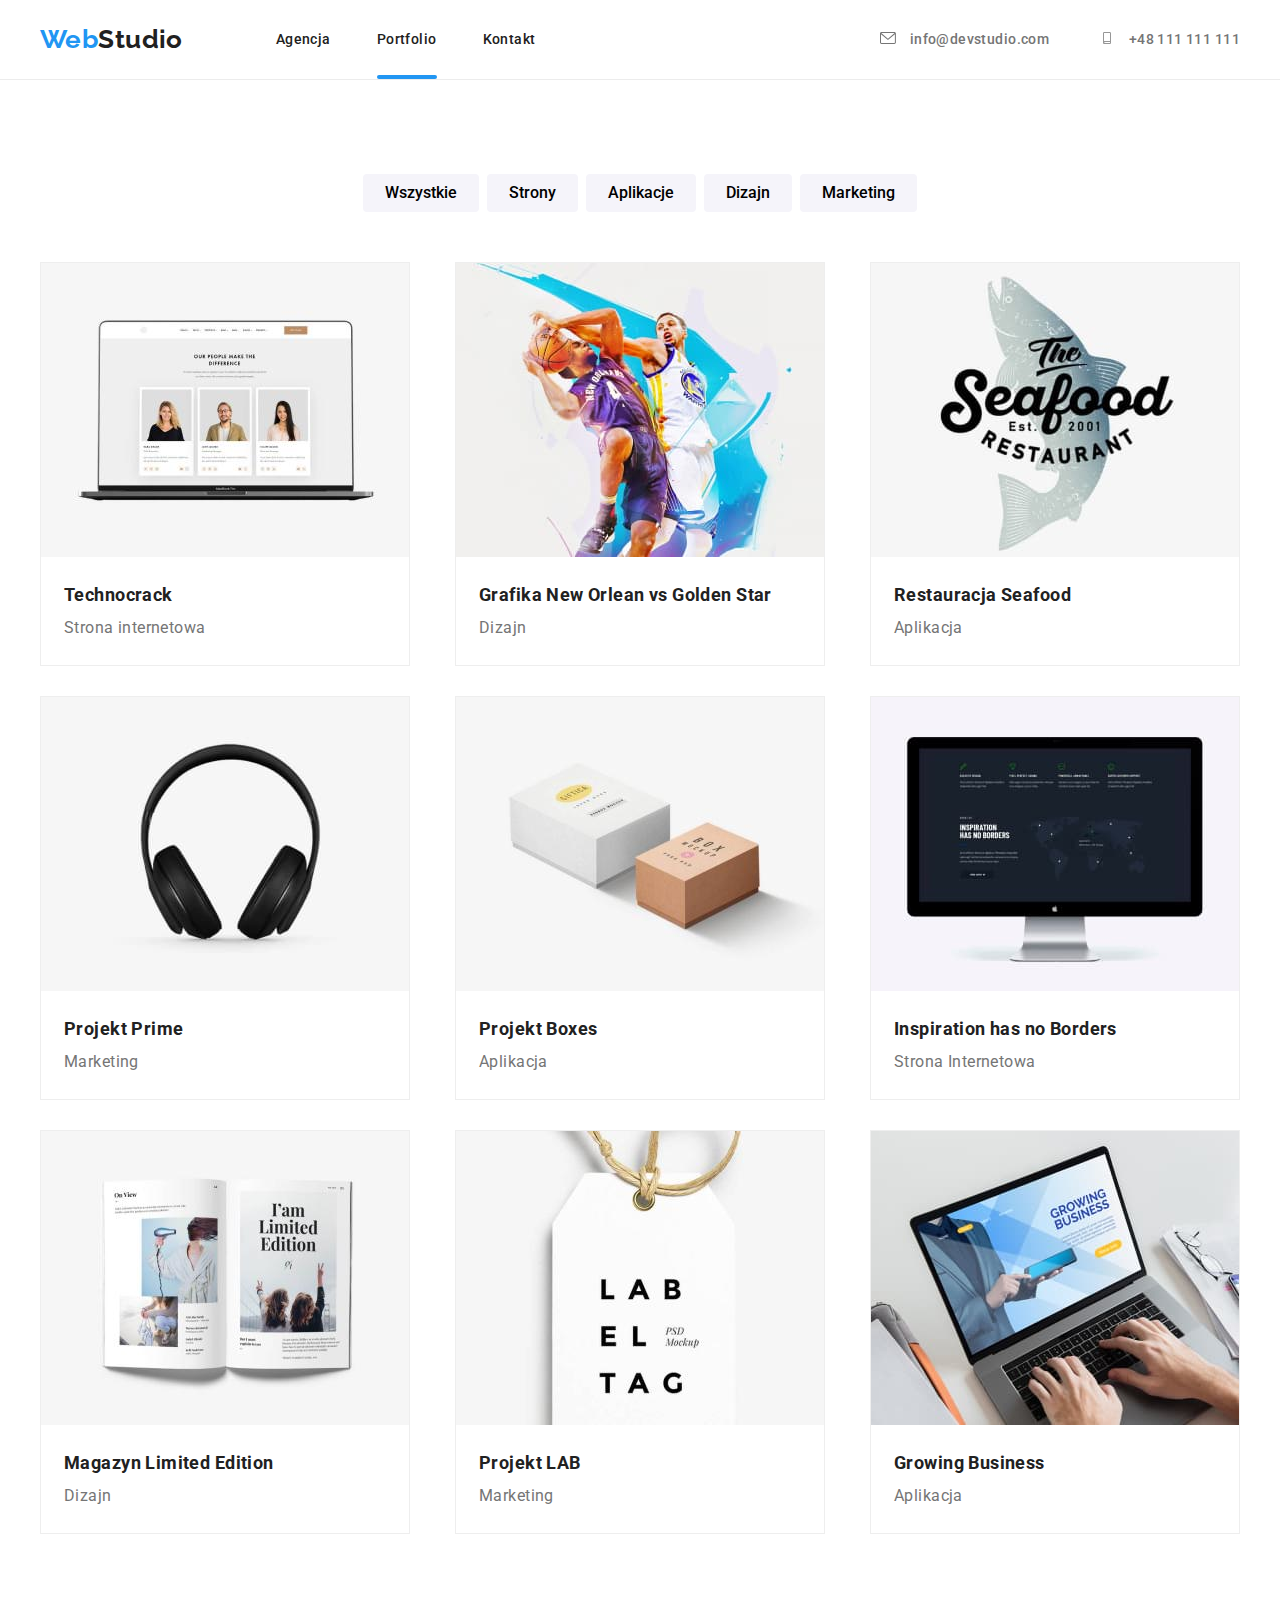
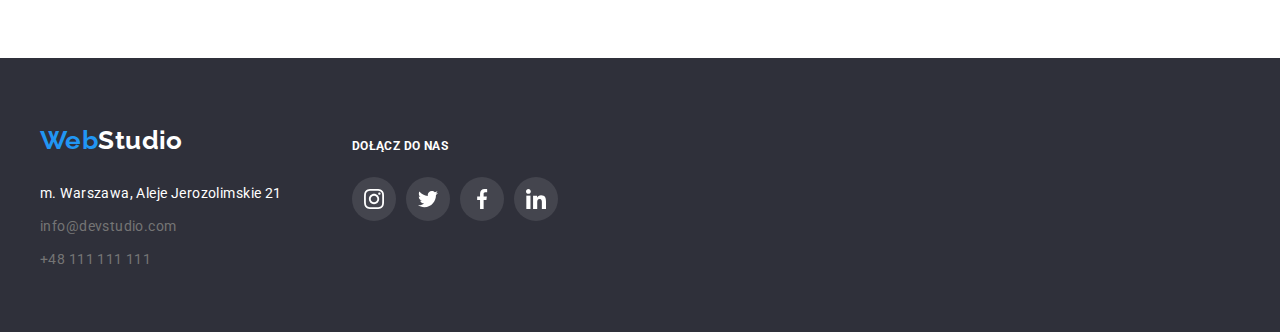
==== portfolio.html @ 7e70b4ce "kopia poprzedniego zadania domowego" ====
<!DOCTYPE html>
<html lang="pl">
  <head>
    <meta charset="UTF-8" />
    <meta name="description" content="Zakładka porfolio projektu" />
    <meta name="viewport" content="width=device-width, initial-scale=1.0" />
    <link rel="preconnect" href="https://fonts.googleapis.com" />
    <link rel="preconnect" href="https://fonts.gstatic.com" crossorigin />
    <link
      href="https://fonts.googleapis.com/css2?family=Raleway:wght@700&family=Roboto:wght@400;500;700;900&display=swap"
      rel="stylesheet"
    />
    <title>Portfolio</title>
    <link rel="stylesheet" href="./css/styles.css" />
    <link
      rel="stylesheet"
      href="https://cdnjs.cloudflare.com/ajax/libs/modern-normalize/1.0.0/modern-normalize.min.css"
    />
  </head>
  <body>
    <header class="header">
      <div class="container">
        <a href="index.html" class="logo">
          <span class="blue">Web</span>Studio</a
        >
        <div>
          <nav class="container-item1">
            <ul class="navigation">
              <li class="navigation-item">
                <a class="link" href="index.html">Agencja</a>
              </li>
              <li class="navigation-item">
                <a class="link active" href="portfolio.html">Portfolio</a>
              </li>
              <li class="navigation-item">
                <a class="link" href="">Kontakt</a>
              </li>
            </ul>
          </nav>
        </div>
        <div class="contact container-item1">
          <a href="mailto:info@devstudio.com" class="link mail">
            <svg width="16px" height="12px">
              <use href="./images/icons.svg#icon-envelope"></use>
            </svg>
            info@devstudio.com
          </a>
          <a href="tel:+48111111111" class="link tel">
            <svg width="16px" height="12px">
              <use href="./images/icons.svg#icon-smartphone"></use>
            </svg>
            +48 111 111 111
          </a>
        </div>
      </div>
    </header>
    <main class="portfolio-section">
      <section class="portfolio-buttons">
        <div class="container">
          <ul class="button-list">
            <li class="button3">
              <button type="button" class="button2">Wszystkie</button>
            </li>
            <li class="button3">
              <button type="button" class="button2">Strony</button>
            </li>
            <li class="button3">
              <button type="button" class="button2">Aplikacje</button>
            </li>
            <li class="button3">
              <button type="button" class="button2">Dizajn</button>
            </li>
            <li class="button3">
              <button type="button" class="button2">Marketing</button>
            </li>
          </ul>
        </div>
      </section>
      <section>
        <div class="container">
          <ul class="portfolio-list">
            <li class="text3">
              <figure class="text3-portfolio">
                <div class="portfolio-image">
                  <div class="portfolio-overlay">
                    <p>
                      Technocrack jest popularną platformą wykorzystywaną do
                      rozpowszechniania koronawirusa. Firmy wykorzystują tę
                      platformę do celów szpiegowskich i ataków na
                      niezabezpieczone serwery konkurencji
                    </p>
                  </div>
                  <img
                    src="images/Technocrack.jpg"
                    alt="Strona internetowa na ekranie"
                    width="370"
                    height="294"
                  />
                </div>
                <figcaption class="portfolio-title">
                  <h3>Technocrack</h3>
                  <div class="portfolio-description">Strona internetowa</div>
                </figcaption>
              </figure>
            </li>
            <li class="text3">
              <figure class="text3-portfolio">
                <div class="portfolio-image">
                  <div class="portfolio-overlay">
                    <p>
                      Technocrack jest popularną platformą wykorzystywaną do
                      rozpowszechniania koronawirusa. Firmy wykorzystują tę
                      platformę do celów szpiegowskich i ataków na
                      niezabezpieczone serwery konkurencji
                    </p>
                  </div>
                  <img
                    src="images/NOvsGS.jpg"
                    alt="Grafika New Orlean vs Golden Star"
                    width="370"
                    height="294"
                  />
                </div>
                <figcaption>
                  <h3>Grafika New Orlean vs Golden Star</h3>
                  <div class="portfolio-description">Dizajn</div>
                </figcaption>
              </figure>
            </li>
            <li class="text3">
              <figure class="text3-portfolio">
                <div class="portfolio-image">
                  <div class="portfolio-overlay">
                    <p>
                      Technocrack jest popularną platformą wykorzystywaną do
                      rozpowszechniania koronawirusa. Firmy wykorzystują tę
                      platformę do celów szpiegowskich i ataków na
                      niezabezpieczone serwery konkurencji
                    </p>
                  </div>
                  <img
                    src="images/Seafood.jpg"
                    alt="Logo restauracji Seafood"
                    width="370"
                    height="294"
                  />
                </div>
                <figcaption>
                  <h3>Restauracja Seafood</h3>
                  <div class="portfolio-description">Aplikacja</div>
                </figcaption>
              </figure>
            </li>
            <li class="text3">
              <figure class="text3-portfolio">
                <div class="portfolio-image">
                  <div class="portfolio-overlay">
                    <p>
                      Technocrack jest popularną platformą wykorzystywaną do
                      rozpowszechniania koronawirusa. Firmy wykorzystują tę
                      platformę do celów szpiegowskich i ataków na
                      niezabezpieczone serwery konkurencji
                    </p>
                  </div>
                  <img
                    src="images/Headphones.jpg"
                    alt="Słuchawki"
                    width="370"
                    height="294"
                  />
                </div>
                <figcaption>
                  <h3>Projekt Prime</h3>
                  <div class="portfolio-description">Marketing</div>
                </figcaption>
              </figure>
            </li>
            <li class="text3">
              <figure class="text3-portfolio">
                <div class="portfolio-image">
                  <div class="portfolio-overlay">
                    <p>
                      Technocrack jest popularną platformą wykorzystywaną do
                      rozpowszechniania koronawirusa. Firmy wykorzystują tę
                      platformę do celów szpiegowskich i ataków na
                      niezabezpieczone serwery konkurencji
                    </p>
                  </div>
                  <img
                    src="images/ProjectBoxes.jpg"
                    alt="Pudełka"
                    width="370"
                    height="294"
                  />
                </div>
                <figcaption>
                  <h3>Projekt Boxes</h3>
                  <div class="portfolio-description">Aplikacja</div>
                </figcaption>
              </figure>
            </li>
            <li class="text3">
              <figure class="text3-portfolio">
                <div class="portfolio-image">
                  <div class="portfolio-overlay">
                    <p>
                      Technocrack jest popularną platformą wykorzystywaną do
                      rozpowszechniania koronawirusa. Firmy wykorzystują tę
                      platformę do celów szpiegowskich i ataków na
                      niezabezpieczone serwery konkurencji
                    </p>
                  </div>
                  <img
                    src="images/Inspiration.jpg"
                    alt="Strona internetowa na ekranie"
                    width="370"
                    height="294"
                  />
                </div>
                <figcaption>
                  <h3>Inspiration has no Borders</h3>
                  <div class="portfolio-description">Strona Internetowa</div>
                </figcaption>
              </figure>
            </li>
            <li class="text3">
              <figure class="text3-portfolio">
                <div class="portfolio-image">
                  <div class="portfolio-overlay">
                    <p>
                      Technocrack jest popularną platformą wykorzystywaną do
                      rozpowszechniania koronawirusa. Firmy wykorzystują tę
                      platformę do celów szpiegowskich i ataków na
                      niezabezpieczone serwery konkurencji
                    </p>
                  </div>
                  <img
                    src="images/LimitedEdition.jpg"
                    alt="Magazyn Limited Edition"
                    width="370"
                    height="294"
                  />
                </div>
                <figcaption>
                  <h3>Magazyn Limited Edition</h3>
                  <div class="portfolio-description">Dizajn</div>
                </figcaption>
              </figure>
            </li>
            <li class="text3">
              <figure class="text3-portfolio">
                <div class="portfolio-image">
                  <div class="portfolio-overlay">
                    <p>
                      Technocrack jest popularną platformą wykorzystywaną do
                      rozpowszechniania koronawirusa. Firmy wykorzystują tę
                      platformę do celów szpiegowskich i ataków na
                      niezabezpieczone serwery konkurencji
                    </p>
                  </div>
                  <img
                    src="images/ProjectLAB.jpg"
                    alt="Etykieta LABEL TAG"
                    width="370"
                    height="294"
                  />
                </div>
                <figcaption>
                  <h3>Projekt LAB</h3>
                  <div class="portfolio-description">Marketing</div>
                </figcaption>
              </figure>
            </li>
            <li class="text3">
              <figure class="text3-portfolio">
                <div class="portfolio-image">
                  <div class="portfolio-overlay">
                    <p>
                      Technocrack jest popularną platformą wykorzystywaną do
                      rozpowszechniania koronawirusa. Firmy wykorzystują tę
                      platformę do celów szpiegowskich i ataków na
                      niezabezpieczone serwery konkurencji
                    </p>
                  </div>
                  <img
                    src="images/GrowingBusiness.jpg"
                    alt="Strona internetowa Growing Business"
                    width="370"
                    height="294"
                  />
                </div>
                <figcaption>
                  <h3>Growing Business</h3>
                  <div class="portfolio-description">Aplikacja</div>
                </figcaption>
              </figure>
            </li>
          </ul>
        </div>
      </section>
    </main>
    <footer class="footer">
      <div class="container footer-container">
        <div class="footer-left">
          <a href="/index.html" class="logo"> <span>Web</span>Studio</a>
          <address class="address footer-address">
            m. Warszawa, Aleje Jerozolimskie 21
          </address>
          <address class="contact">
            <a class="footer-address" href="mailto:info@devstudio.com"
              >info@devstudio.com</a
            >
            <a class="footer-address" href="tel:+48111111111"
              >+48 111 111 111</a
            >
          </address>
        </div>
        <div class="social-footer">
          <h5>DOŁĄCZ DO NAS</h5>
          <ul class="social-footer-links">
            <li>
              <a class="social-footer-links-icon" href="">
                <svg width="20px" height="20px" class="social-links-icon-image">
                  <use href="./images/icons.svg#icon-instagram"></use>
                </svg>
              </a>
            </li>
            <li>
              <a class="social-footer-links-icon" href="">
                <svg
                  width="20px"
                  height="20px"
                  class="social-links-icon-element"
                >
                  <use href="./images/icons.svg#icon-twitter"></use>
                </svg>
              </a>
            </li>
            <li>
              <a class="social-footer-links-icon" href="">
                <svg width="20px" height="20px">
                  <use href="./images/icons.svg#icon-facebook"></use>
                </svg>
              </a>
            </li>
            <li>
              <a class="social-footer-links-icon" href="">
                <svg width="20px" height="20px">
                  <use href="./images/icons.svg#icon-linkedin"></use>
                </svg>
              </a>
            </li>
          </ul>
        </div>
      </div>
    </footer>
  </body>
</html>
---- css/styles.css ----
body {
  font-family: "Roboto", "Raleway", sans-serif;
  color: #212121;
  font-weight: 400;
  font-size: 14px;
  line-height: 1.71;
  letter-spacing: 0.03em;
}
*,
*::after *::before {
  margin: 0;
  padding: 0;
}
ul,
ol {
  padding: 0;
  list-style: none;
}
img {
  display: block;
}
.container {
  width: 1200px;
  margin: 0px auto;
}
header,
section,
footer {
  font-family: "Roboto", " Raleway", sans-serif;
}
/* HEADER */
.header {
  height: 80px;
}
.header {
  border-bottom: 1px solid #ececec;
}
.contact .link {
  display: inline;
}

.container .container-item1 {
  display: flex;
  margin-left: auto;
}
.container-item1 .navigation-item:not(:last-child) {
  margin-right: 46px;
}
.mail {
  margin-right: 50px;
}
.tel {
  margin-right: auto;
}
.header .container {
  display: flex;
  align-items: center;
}
.navigation,
.contact {
  display: flex;
  justify-content: center;
}
.logo {
  font-family: "Raleway";
  font-weight: 700;
  text-decoration: none;
  font-size: 26px;
  color: #212121;
  margin-right: 93px;
  display: flex;
  align-items: center;
  text-decoration: none;
}
.link {
  color: #212121;
  text-decoration: none;
  fill: currentColor;
}
.logo > span {
  color: #2196f3;
}
header {
  font-weight: 500;
  font-size: 14px;
}
.link:hover,
.link:focus {
  color: #2196f3;
  transition: 250ms cubic-bezier(0.4, 0, 0.2, 1);
}
.contact > a {
  color: #757575;
  text-decoration: none;
  display: block;
}
.contact > a:hover,
.contact > a:focus {
  color: #2196f3;
  cursor: pointer;
  transition: 250ms cubic-bezier(0.4, 0, 0.2, 1);
}
.contact > a > svg {
  margin-right: 10px;
}
.header {
  display: flex;
  list-style: none;
}
.navigation {
  display: flex;
  list-style: none;
  align-items: center;
}
.contact {
  display: block;
}
.active {
  position: relative;
}
.active::after {
  content: "";
  display: block;
  border-top: 4px solid #2196f3;
  border-radius: 2px;
  position: absolute;
  width: 100%;
  bottom: -32.5px;
}

/* ADVERT */
.container > .title {
  font-family: Roboto;
  color: #ffffff;
  font-weight: 900;
  font-size: 44px;
  line-height: 1.36;
  letter-spacing: 0.06em;
  width: 696px;
  text-align: center;
  margin: 0 auto;
}
.hero {
  background-image: linear-gradient(
      rgba(47, 48, 58, 0.4),
      rgba(47, 48, 58, 0.4)
    ),
    url(../images/background1.jpg);
  background-repeat: no-repeat;
  background-position: 50% 50%;
  height: 600px;
  max-width: 1600px;
  margin: 0 auto;
}
.advert {
  display: block;
  justify-content: center;
}
.advert.container {
  padding-top: 200px;
}
.advert .container .advert-item {
  display: flex;
}
.advert .advert-item {
  display: inline-block;
  align-items: center;
  justify-content: center;
}
.container .title {
  padding-top: 200px;
  padding-bottom: 30px;
}
.container .button1 {
  border-radius: 4px;
  padding: 10px auto;
  align-items: center;
}
.button1 {
  font-family: Roboto;
  color: #ffffff;
  background-color: #2196f3;
  font-weight: 700;
  font-size: 16px;
  line-height: 1.875;
  text-align: center;
  width: 200px;
  height: 50px;
  margin: 0 auto;
}
.button1:hover,
.button1:focus {
  cursor: pointer;
  transition: 250ms cubic-bezier(0.4, 0, 0.2, 1);
}
/* MAIN SECTION */
.text1 {
  color: #757575;
}
.lorem-icon {
  display: flex;
  justify-content: center;
  align-items: center;
  height: 120px;
  margin-bottom: 30px;
  border-radius: 4px;
  background-color: #f5f4fa;
}
.text1 > .text1-title {
  font-weight: 700;
  color: #212121;
  margin-bottom: 10px;
}
.list1 {
  display: flex;
  justify-content: space-between;
  margin: 94px auto;
}
.container .list1 {
  padding: 0;
}
.container .text1:not(:last-child) {
  margin-right: 30px;
}
/* WHAT ARE WE DOING */
h2 {
  font-weight: 700;
  font-size: 36px;
  line-height: 1.17;
  text-align: center;
}
.container .list2 {
  padding: 0;
}
.list2 .box1 {
  margin: 0;
}

.container .list2 {
  display: flex;
  align-content: space-between;
}
.box1 {
  position: relative;
}
.box1 > .box1-label {
  position: absolute;
  bottom: 0;
  left: 0;
  color: #ffffff;
  font-size: 14px;
  font-weight: 700;
  background-color: rgba(47, 48, 58, 0.8);
  width: 370px;
  height: 70px;
  margin: 0;
}
.box1-label {
  display: flex;
  align-items: center;
  justify-content: center;
}
.box1:not(:last-child) {
  padding-right: 30px;
}
.title2 {
  margin-bottom: 50px;
}
/* TEAM */
.team .container {
  margin-top: 94px;
  padding: 94px 0;
}
.team-title {
  margin-bottom: 50px;
}
.text2 {
  color: #757575;
  font-size: 16px;
  line-height: 1.19;
  text-align: center;
  box-shadow: 0px 1px 3px rgba(0, 0, 0, 0.12), 0px 1px 1px rgba(0, 0, 0, 0.14),
    0px 2px 1px rgba(0, 0, 0, 0.2);
  width: 270px;
  height: auto;
  margin: 0;
  background-color: #ffffff;
}
.johns {
  display: flex;
  justify-content: space-between;
}
.john-figcaption {
  margin: 30px auto;
}
.standing {
  margin-top: 10px;
}
.team-member img {
  margin: 0;
  padding: 0;
  display: inline;
  justify-content: flex-start;
}
.text2 .team-member {
  margin-block-start: 0;
  margin-block-end: 0;
  margin-inline-start: 0;
  margin-inline-end: 0;
}
.team {
  background-color: #f5f4fa;
}
.accent {
  color: #212121;
  font-weight: 500;
}

.social-links {
  margin: 0px auto 0px auto;
  width: 206px;
  height: 44px;
  display: flex;
  justify-content: space-between;
}
.social-links-icon {
  display: flex;
  justify-content: center;
  align-items: center;
  width: 44px;
  height: 44px;
  border-radius: 50%;
  background-color: #ffffff;
  fill: #afb1b8;
}
.social-links-icon:hover {
  background-color: #2196f3;
  fill: #ffffff;
  transition: 250ms cubic-bezier(0.4, 0, 0.2, 1);
}
/* CLIENTS */
.clients-list {
  display: flex;
  align-content: space-between;
  margin: 0 15px 94px 15px;
}
.client {
  display: flex;
  justify-content: center;
  align-content: center;
  align-self: center;
  width: 170px;
  height: 92px;
  border: 1px solid #afb1b8;
  border-radius: 4px;
  border-color: #afb1b8;
  fill: #afb1b8;
}
.client-logo {
  display: flex;
  align-content: center;
  width: 106px;
}
.client:not(:last-child) {
  margin-right: 30px;
}
.client:hover {
  fill: #2196f3;
  border-color: #2196f3;
  cursor: pointer;
  transition: 250ms cubic-bezier(0.4, 0, 0.2, 1);
}
/* FOOTER */
.footer [href="/index.html"] {
  color: inherit;
}
.footer {
  background-color: #2f303a;
  color: #ffffff;
}
.footer .container {
  padding: 60px 0;
}
address {
  font-style: normal;
}
.footer-address:not(:last-child) {
  margin-bottom: 9px;
}
footer .logo {
  margin-bottom: 20px;
}
address .contact {
  color: rgba(255, 255, 255, 0.6);
}
h5 {
  font-family: Roboto;
  font-weight: 700;
}
.social-footer {
  margin-left: 70px;
}
.social-footer-links {
  width: 206px;
  height: 80px;
  display: flex;
  justify-content: space-between;
}

.social-footer-links-icon {
  display: flex;
  justify-content: center;
  align-items: center;
  width: 44px;
  height: 44px;
  border-radius: 50%;
  background-color: rgba(255, 255, 255, 0.1);
  fill: #ffffff;
}
.social-footer-links-icon:hover {
  background-color: #2196f3;
  fill: #ffffff;
  transition: 250ms cubic-bezier(0.4, 0, 0.2, 1);
}
.footer-container {
  display: flex;
}
/* PORTFOLIO */

.button2 {
  font-family: "Roboto", "Raleway", sans-serif;
  font-weight: 500;
  font-size: 16px;
  line-height: 1.63;
  text-align: center;
  background-color: #f5f4fa;
  border-radius: 4px;
  height: 38px;
  padding: 6px 22px;
  border: 0;
}
.button2:hover,
.button2:focus {
  background-color: #2196f3;
  color: #ffffff;
  cursor: pointer;
  box-shadow: 0px 3px 1px rgba(0, 0, 0, 0.1), 0px 1px 2px rgba(0, 0, 0, 0.08),
    0px 2px 2px rgba(0, 0, 0, 0.12);
  transition: 250ms cubic-bezier(0.4, 0, 0.2, 1);
}
.portfolio-section {
  margin: 94px auto;
}
.container .button-list {
  display: flex;
  justify-content: center;
  margin: 0 auto;
}
.portfolio-buttons {
  margin-bottom: 50px;
}
.button3:not(:last-child) {
  margin-right: 8px;
}
.text3 {
  color: #757575;
  font-size: 16px;
  line-height: 1.88;
  border: 1px solid #eeeeee;
  width: 370px;
  height: 404px;
}
.text3:hover {
  box-shadow: 0px 1px 1px rgba(0, 0, 0, 0.12), 0px 4px 4px rgba(0, 0, 0, 0.06),
    1px 4px 6px rgba(0, 0, 0, 0.16);
  cursor: pointer;
  transition: 250ms cubic-bezier(0.4, 0, 0.2, 1);
}
.text3 .text3-portfolio {
  margin-block-start: 0;
  margin-block-end: 0;
  margin-inline-start: 0;
  margin-inline-end: 0;
}
.text3 figcaption {
  margin: 20px auto;
}
.text3 h3,
.text3 .portfolio-description {
  margin: 0 auto;
}
.text3 h3 {
  font-weight: 700;
  color: #212121;
  font-size: 18px;
  line-height: 2;
  width: 322px;
  height: 36px;
}
.text3 .portfolio-description {
  width: 322px;
  height: 30px;
}
.container .portfolio-list {
  display: flex;
  flex-wrap: wrap;
  justify-content: space-between;
}
.container .text3 {
  margin-bottom: 30px;
}
.portfolio-image {
  position: relative;
  overflow: hidden;
}
.portfolio-overlay {
  position: absolute;
  top: 0;
  left: 0;
  width: 370px;
  height: 294px;
  transform: translatey(100%);
  transition: transform 250ms ease;
  background-color: rgba(33, 150, 243, 0.9);
  padding: 49px 45px 49px 24px;
}
.portfolio-overlay > p {
  width: auto;
  height: auto;
  color: #ffffff;
  font-size: 18px;
  margin: 0;
  line-height: 1.56;
}
.text3-portfolio:hover .portfolio-overlay {
  transform: translatey(0);
}
/* BACKDROP */
.backdrop {
  position: fixed;
  left: 0;
  top: 0;
  width: 100%;
  height: 100%;
  background-color: rgba(0, 0, 0, 0.2);
  transition: 500ms cubic-bezier(0.4, 0, 0.2, 1);
}
.modal {
  position: absolute;
  top: 50%;
  left: 50%;
  transform: translate(-50%, -50%);
  width: 528px;
  min-height: 581px;
  background-color: #ffffff;
  box-shadow: 0px 1px 3px rgba(0, 0, 0, 0.12), 0px 1px 1px rgba(0, 0, 0, 0.14),
    0px 2px 1px rgba(0, 0, 0, 0.2);
  border-radius: 4px;
}
.close-button {
  position: absolute;
  top: 8px;
  right: 8px;
  width: 30px;
  height: 30px;
  background-color: #ffffff;
  border: 1px solid rgba(0, 0, 0, 0.1);
  border-radius: 50%;
  cursor: pointer;
}
.is-hidden {
  opacity: 0;
  visibility: hidden;
  pointer-events: none;
}
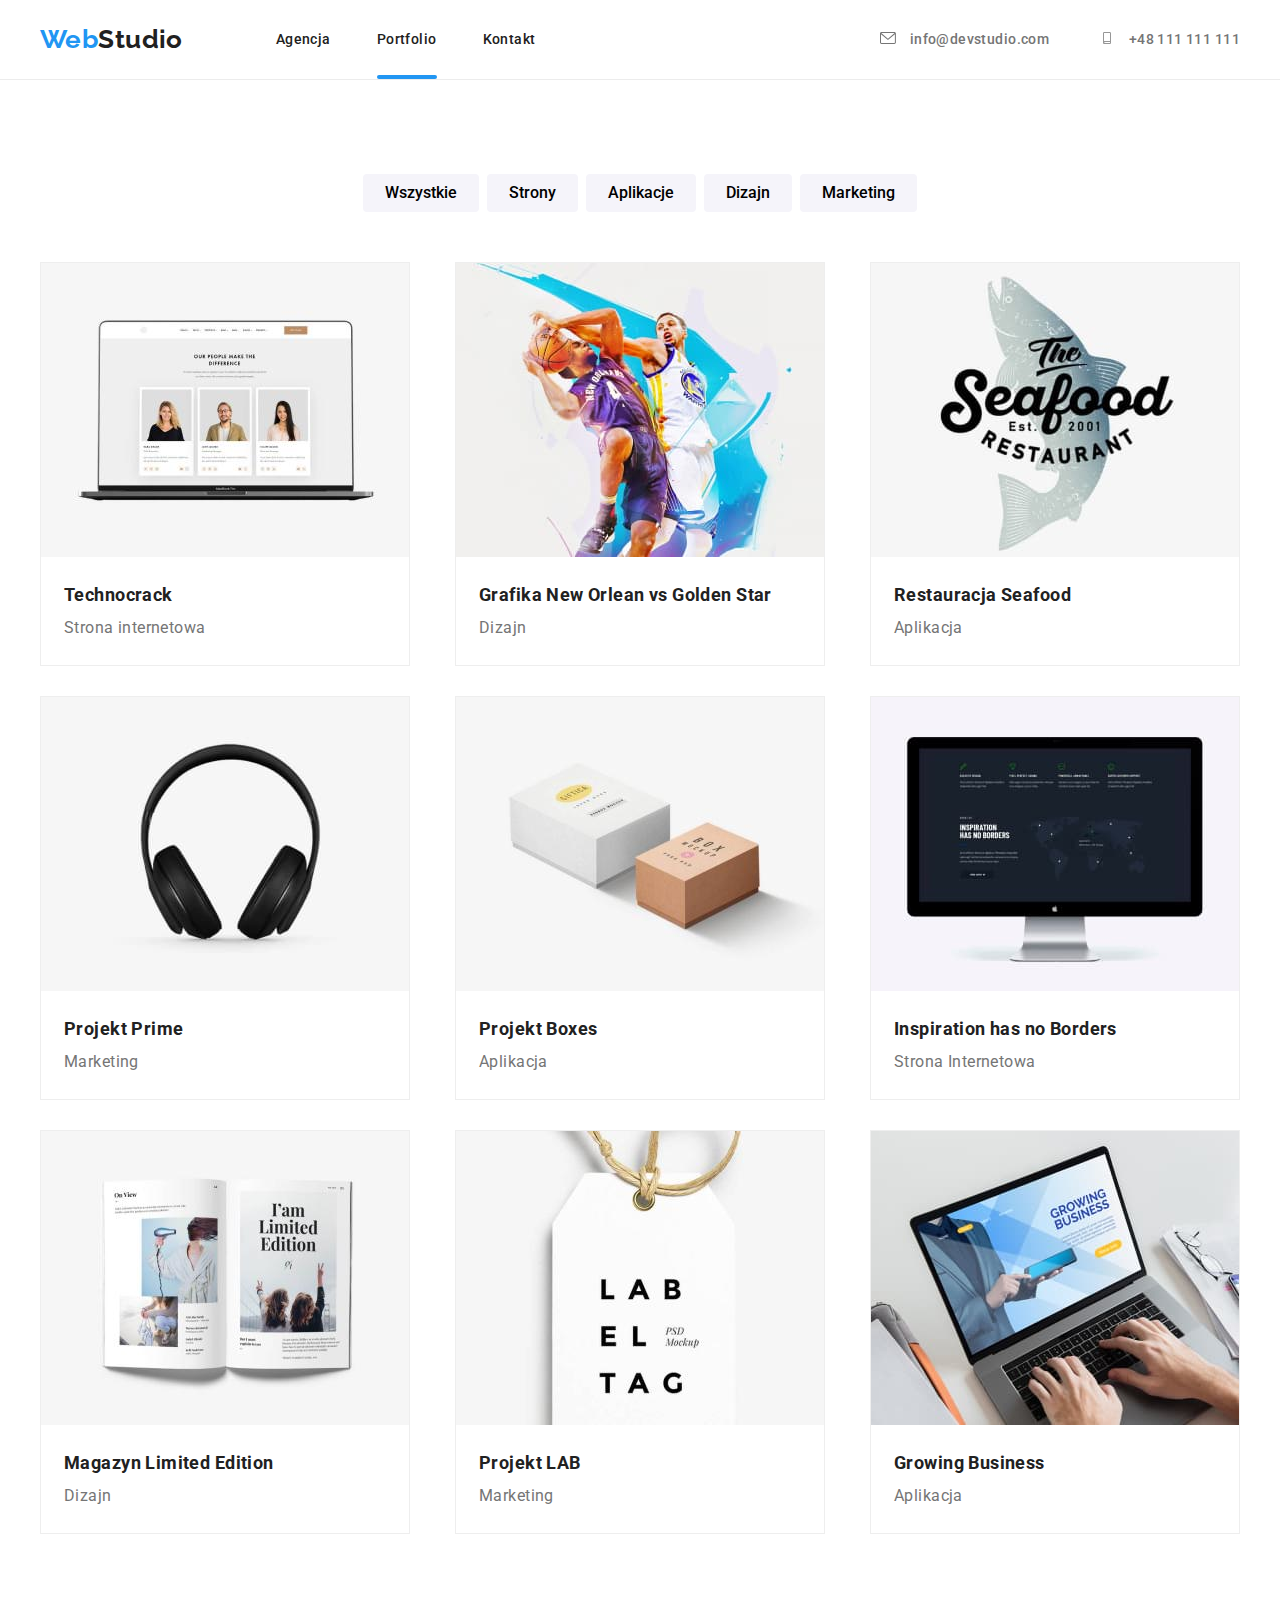
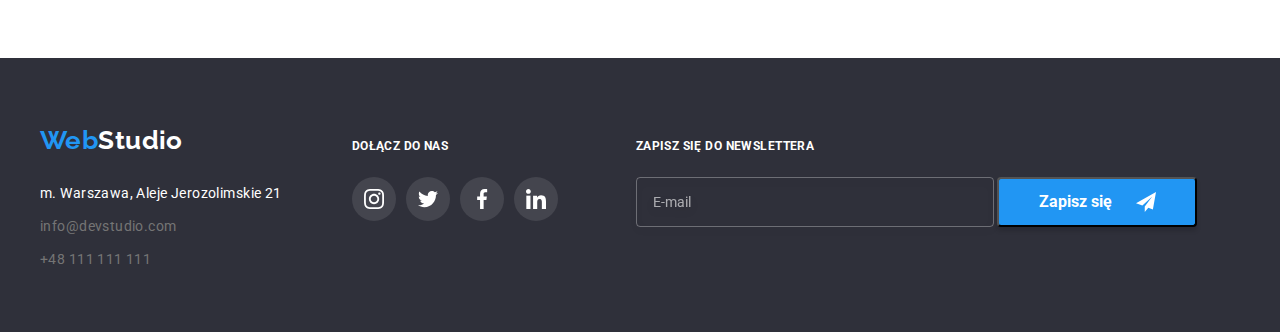
==== commit 7fd98dbf: "Wykonanie elementu zapisu do newslettera" ====
--- a/portfolio.html
+++ b/portfolio.html
@@ -352,6 +352,24 @@
             </li>
           </ul>
         </div>
+        <div class="e-mail-input">
+          <h5>ZAPISZ SIĘ DO NEWSLETTERA</h5>
+          <form>
+            <input type="email" placeholder="E-mail" class="footer-input" />
+            <button type="submit" class="footer-input-button">
+              <div class="footer-input-button-inside">
+                Zapisz się
+                <svg
+                  width="20px"
+                  height="20px"
+                  class="footer-input-button-icon"
+                >
+                  <use href="./images/icons.svg#icon-send"></use>
+                </svg>
+              </div>
+            </button>
+          </form>
+        </div>
       </div>
     </footer>
   </body>
--- a/css/styles.css
+++ b/css/styles.css
@@ -425,6 +425,47 @@
 .footer-container {
   display: flex;
 }
+.e-mail-input {
+  margin-left: 78px;
+}
+.footer-input {
+  background-color: rgba(0, 0, 0, 0);
+  border: 1px solid rgba(255, 255, 255, 0.3);
+  filter: drop-shadow(0px 4px 4px rgba(0, 0, 0, 0.15));
+  border-radius: 4px;
+  width: 358px;
+  height: 50px;
+  padding-left: 16px;
+  color: rgba(255, 255, 255, 0.6);
+}
+.footer-input::placeholder {
+  color: rgba(255, 255, 255, 0.6);
+}
+.footer-input-button {
+  font-family: Roboto;
+  color: #ffffff;
+  background-color: #2196f3;
+  font-weight: 700;
+  font-size: 16px;
+  line-height: 1.875;
+  text-align: center;
+  width: 200px;
+  height: 50px;
+  margin: 0 auto;
+  box-shadow: 0px 4px 4px rgba(0, 0, 0, 0.15);
+  border-radius: 4px;
+  cursor: pointer;
+}
+.footer-input-button-icon {
+  fill: #ffffff;
+  margin-left: 24px;
+}
+.footer-input-button-inside {
+  display: flex;
+  justify-content: center;
+  align-items: center;
+}
+
 /* PORTFOLIO */
 
 .button2 {
